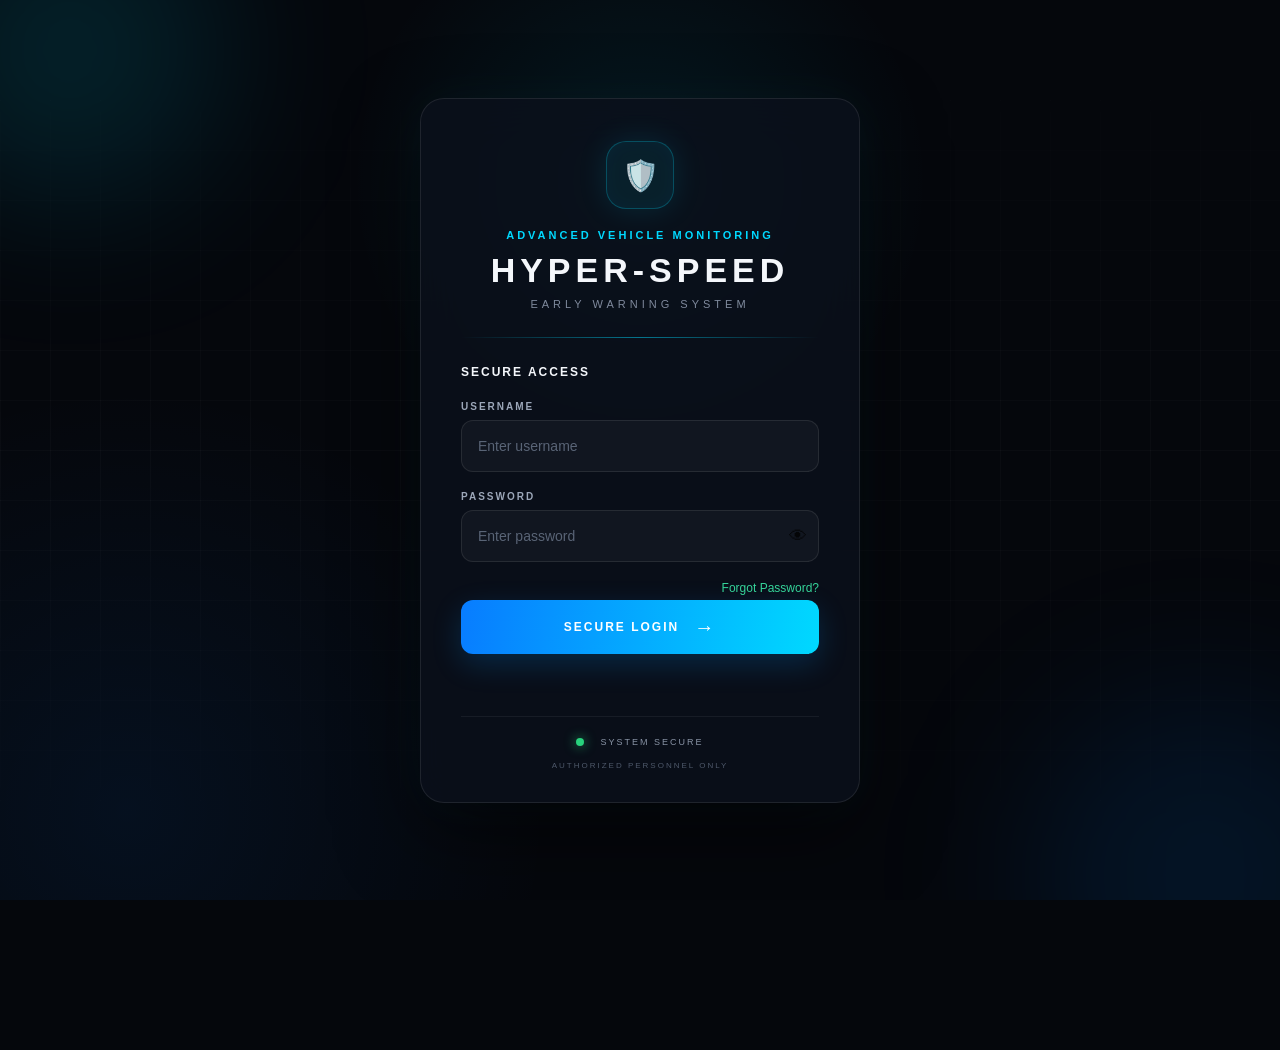
==== frontend/index.html @ 179a0939 "Initial Hyper-Speed vehicle warning system" ====
<!DOCTYPE html>
<html lang="en">

<head>
    <meta charset="UTF-8">
    <meta name="viewport" content="width=device-width, initial-scale=1.0">

    <title>Hyper-Speed | Secure Access</title>

    <link rel="stylesheet" href="style.css">

    <style>
        /* Password field with show/hide button */
        .password-wrapper {
            position: relative;
            width: 100%;
        }

        .password-wrapper input {
            width: 100%;
            padding-right: 48px;
            box-sizing: border-box;
        }

        .toggle-password {
            position: absolute;
            right: 12px;
            top: 50%;
            transform: translateY(-50%);
            border: none;
            background: transparent;
            cursor: pointer;
            font-size: 18px;
            opacity: 0.75;
        }

        .toggle-password:hover {
            opacity: 1;
        }

        .forgot-password {
            display: block;
            margin-top: 10px;
            text-align: right;
            color: #35d49a;
            text-decoration: none;
            font-size: 12px;
            cursor: pointer;
        }

        .forgot-password:hover {
            text-decoration: underline;
        }

        .reset-box {
            display: none;
            margin-top: 18px;
            padding: 16px;
            border-radius: 10px;
            border: 1px solid rgba(53, 212, 154, 0.25);
            background: rgba(10, 15, 13, 0.8);
        }

        .reset-box h3 {
            margin-bottom: 10px;
            color: #e7bd67;
            font-size: 14px;
        }

        .reset-box p {
            font-size: 11px;
            line-height: 1.5;
            color: #aaa;
            margin-bottom: 12px;
        }

        .reset-box button {
            width: 100%;
            padding: 10px;
            border: none;
            border-radius: 8px;
            cursor: pointer;
            background: #35d49a;
            color: #07110c;
            font-weight: bold;
        }
    </style>
</head>

<body>

    <main class="login-page">

        <div class="background-glow glow-one"></div>
        <div class="background-glow glow-two"></div>

        <section class="login-card">

            <div class="security-icon">
                🛡️
            </div>

            <p class="system-label">
                ADVANCED VEHICLE MONITORING
            </p>

            <h1>HYPER-SPEED</h1>

            <h2>EARLY WARNING SYSTEM</h2>

            <div class="divider"></div>

            <p class="access-title">
                SECURE ACCESS
            </p>


            <!-- LOGIN FORM -->
            <form id="loginForm">

                <!-- USERNAME -->
                <div class="input-group">

                    <label for="username">
                        USERNAME
                    </label>

                    <input
                        type="text"
                        id="username"
                        placeholder="Enter username"
                        autocomplete="username"
                        required
                    >

                </div>


                <!-- PASSWORD -->
                <div class="input-group">

                    <label for="password">
                        PASSWORD
                    </label>

                    <div class="password-wrapper">

                        <input
                            type="password"
                            id="password"
                            placeholder="Enter password"
                            autocomplete="current-password"
                            required
                        >

                        <button
                            type="button"
                            class="toggle-password"
                            id="togglePassword"
                            title="Show password">
                            👁
                        </button>

                    </div>

                </div>


                <!-- FORGOT PASSWORD -->
                <a
                    href="#"
                    class="forgot-password"
                    id="forgotPassword">
                    Forgot Password?
                </a>


                <!-- LOGIN BUTTON -->
                <button
                    type="submit"
                    class="login-button">

                    <span>SECURE LOGIN</span>

                    <span class="arrow">
                        →
                    </span>

                </button>


                <p
                    id="loginMessage"
                    class="login-message">
                </p>

            </form>


            <!-- RESET PASSWORD BOX -->
            <div
                class="reset-box"
                id="resetBox">

                <h3>
                    PASSWORD RECOVERY
                </h3>

                <p>
                    This is a local college-project login.
                    Your demo credentials can be reset here.
                </p>

                <button
                    type="button"
                    id="resetButton">
                    RESET TO NEW LOGIN
                </button>

            </div>


            <!-- SYSTEM STATUS -->
            <div class="system-status">

                <span class="status-dot"></span>

                <span>
                    SYSTEM SECURE
                </span>

            </div>


            <p class="footer-text">
                AUTHORIZED PERSONNEL ONLY
            </p>

        </section>

    </main>


    <script>

        /* =====================================
           NEW LOGIN CREDENTIALS
        ===================================== */

        const VALID_USERNAME = "rehan";
        const VALID_PASSWORD = "Rehan@123";


        /* =====================================
           ELEMENTS
        ===================================== */

        const loginForm =
            document.getElementById("loginForm");

        const usernameInput =
            document.getElementById("username");

        const passwordInput =
            document.getElementById("password");

        const loginMessage =
            document.getElementById("loginMessage");

        const togglePassword =
            document.getElementById("togglePassword");

        const forgotPassword =
            document.getElementById("forgotPassword");

        const resetBox =
            document.getElementById("resetBox");

        const resetButton =
            document.getElementById("resetButton");


        /* =====================================
           SHOW / HIDE PASSWORD
        ===================================== */

        togglePassword.addEventListener(
            "click",
            function () {

                if (passwordInput.type === "password") {

                    passwordInput.type = "text";

                    togglePassword.textContent = "🙈";

                    togglePassword.title =
                        "Hide password";

                } else {

                    passwordInput.type = "password";

                    togglePassword.textContent = "👁";

                    togglePassword.title =
                        "Show password";
                }

            }
        );


        /* =====================================
           LOGIN
        ===================================== */

        loginForm.addEventListener(
            "submit",
            function (event) {

                event.preventDefault();

                const username =
                    usernameInput.value.trim();

                const password =
                    passwordInput.value;


                if (
                    username === VALID_USERNAME &&
                    password === VALID_PASSWORD
                ) {

                    loginMessage.textContent =
                        "ACCESS GRANTED";

                    loginMessage.style.color =
                        "#35d49a";


                    /* Open dashboard */

                    setTimeout(
                        function () {

                            window.location.href =
                                "/dashboard";

                        },
                        500
                    );

                } else {

                    loginMessage.textContent =
                        "INVALID USERNAME OR PASSWORD";

                    loginMessage.style.color =
                        "#ff526b";
                }

            }
        );


        /* =====================================
           FORGOT PASSWORD
        ===================================== */

        forgotPassword.addEventListener(
            "click",
            function (event) {

                event.preventDefault();

                resetBox.style.display =
                    "block";

            }
        );


        /* =====================================
           RESET
        ===================================== */

        resetButton.addEventListener(
            "click",
            function () {

                usernameInput.value =
                    VALID_USERNAME;

                passwordInput.value =
                    VALID_PASSWORD;

                passwordInput.type =
                    "text";

                togglePassword.textContent =
                    "🙈";

                loginMessage.textContent =
                    "NEW LOGIN READY";

                loginMessage.style.color =
                    "#35d49a";

                resetBox.style.display =
                    "none";

            }
        );

    </script>

</body>

</html>
---- frontend/style.css ----
* {
    margin: 0;
    padding: 0;
    box-sizing: border-box;
}

:root {
    --bg: #05070c;
    --card: rgba(12, 17, 28, 0.82);
    --border: rgba(255, 255, 255, 0.09);
    --text: #f4f7fb;
    --muted: #7f8a9d;
    --accent: #00d9ff;
    --accent2: #087cff;
    --danger: #ff3b30;
}

body {
    min-height: 100vh;
    font-family: "Segoe UI", Arial, sans-serif;
    background:
        radial-gradient(circle at 50% 20%, rgba(0, 217, 255, 0.09), transparent 30%),
        radial-gradient(circle at 10% 90%, rgba(8, 124, 255, 0.08), transparent 30%),
        var(--bg);
    color: var(--text);
    overflow: hidden;
}

/* Main page */

.login-page {
    min-height: 100vh;
    display: flex;
    justify-content: center;
    align-items: center;
    position: relative;
    padding: 25px;
}

/* Background grid */

.login-page::before {
    content: "";
    position: absolute;
    inset: 0;
    background-image:
        linear-gradient(rgba(255,255,255,0.025) 1px, transparent 1px),
        linear-gradient(90deg, rgba(255,255,255,0.025) 1px, transparent 1px);
    background-size: 50px 50px;
    mask-image: linear-gradient(to bottom, transparent, black, transparent);
    pointer-events: none;
}

/* Glowing background circles */

.background-glow {
    position: absolute;
    border-radius: 50%;
    filter: blur(80px);
    pointer-events: none;
}

.glow-one {
    width: 300px;
    height: 300px;
    background: rgba(0, 217, 255, 0.13);
    top: -100px;
    left: -80px;
}

.glow-two {
    width: 350px;
    height: 350px;
    background: rgba(8, 124, 255, 0.11);
    bottom: -150px;
    right: -100px;
}

/* Login card */

.login-card {
    width: min(440px, 100%);
    padding: 42px 40px 32px;
    position: relative;
    z-index: 2;

    background: var(--card);
    border: 1px solid var(--border);
    border-radius: 24px;

    backdrop-filter: blur(22px);
    -webkit-backdrop-filter: blur(22px);

    box-shadow:
        0 30px 80px rgba(0, 0, 0, 0.55),
        0 0 50px rgba(0, 217, 255, 0.05);

    animation: cardIn 0.8s ease forwards;
}

@keyframes cardIn {
    from {
        opacity: 0;
        transform: translateY(25px) scale(0.97);
    }

    to {
        opacity: 1;
        transform: translateY(0) scale(1);
    }
}

/* Security icon */

.security-icon {
    width: 68px;
    height: 68px;
    margin: 0 auto 20px;

    display: flex;
    align-items: center;
    justify-content: center;

    border-radius: 20px;

    background: rgba(0, 217, 255, 0.07);
    border: 1px solid rgba(0, 217, 255, 0.25);

    font-size: 30px;

    box-shadow:
        0 0 30px rgba(0, 217, 255, 0.12),
        inset 0 0 20px rgba(0, 217, 255, 0.04);
}

/* Typography */

.system-label {
    text-align: center;
    color: var(--accent);
    font-size: 10px;
    letter-spacing: 3px;
    font-weight: 700;
    margin-bottom: 10px;
}

.login-card h1 {
    text-align: center;
    font-size: 34px;
    letter-spacing: 5px;
    font-weight: 800;
}

.login-card h2 {
    text-align: center;
    color: var(--muted);
    font-size: 11px;
    letter-spacing: 4px;
    margin-top: 8px;
    font-weight: 500;
}

.divider {
    height: 1px;
    width: 100%;
    margin: 27px 0;
    background: linear-gradient(
        90deg,
        transparent,
        rgba(0, 217, 255, 0.5),
        transparent
    );
}

.access-title {
    font-size: 12px;
    letter-spacing: 2px;
    font-weight: 700;
    margin-bottom: 22px;
}

/* Inputs */

.input-group {
    margin-bottom: 19px;
}

.input-group label {
    display: block;
    margin-bottom: 8px;
    color: #9ca7b9;
    font-size: 10px;
    letter-spacing: 2px;
    font-weight: 700;
}

.input-group input {
    width: 100%;
    height: 52px;

    padding: 0 16px;

    background: rgba(255, 255, 255, 0.035);
    border: 1px solid rgba(255, 255, 255, 0.09);
    border-radius: 12px;

    color: white;
    font-size: 14px;
    outline: none;

    transition: 0.25s ease;
}

.input-group input::placeholder {
    color: #596476;
}

.input-group input:focus {
    border-color: rgba(0, 217, 255, 0.65);
    background: rgba(0, 217, 255, 0.035);

    box-shadow:
        0 0 0 3px rgba(0, 217, 255, 0.06),
        0 0 25px rgba(0, 217, 255, 0.08);
}

/* Login button */

.login-button {
    width: 100%;
    height: 54px;
    margin-top: 5px;

    border: none;
    border-radius: 12px;

    background: linear-gradient(
        100deg,
        var(--accent2),
        var(--accent)
    );

    color: white;
    font-size: 12px;
    font-weight: 800;
    letter-spacing: 2px;

    cursor: pointer;

    display: flex;
    align-items: center;
    justify-content: center;
    gap: 15px;

    box-shadow:
        0 10px 30px rgba(0, 150, 255, 0.2);

    transition: 0.25s ease;
}

.login-button:hover {
    transform: translateY(-2px);

    box-shadow:
        0 15px 40px rgba(0, 180, 255, 0.28);
}

.login-button:active {
    transform: translateY(0);
}

.arrow {
    font-size: 20px;
    transition: 0.25s ease;
}

.login-button:hover .arrow {
    transform: translateX(5px);
}

/* Message */

.login-message {
    min-height: 20px;
    margin-top: 15px;
    text-align: center;
    font-size: 12px;
}

/* System status */

.system-status {
    margin-top: 27px;
    padding-top: 20px;

    border-top: 1px solid rgba(255,255,255,0.06);

    display: flex;
    align-items: center;
    justify-content: center;

    gap: 8px;

    color: #8994a6;
    font-size: 9px;
    letter-spacing: 2px;
}

.status-dot {
    width: 7px;
    height: 7px;
    border-radius: 50%;

    background: #20e070;

    box-shadow: 0 0 10px rgba(32, 224, 112, 0.8);

    animation: pulse 1.7s infinite;
}

@keyframes pulse {
    0%, 100% {
        opacity: 1;
        box-shadow: 0 0 10px rgba(32, 224, 112, 0.8);
    }

    50% {
        opacity: 0.45;
        box-shadow: 0 0 3px rgba(32, 224, 112, 0.3);
    }
}

/* Footer */

.footer-text {
    text-align: center;
    color: #4e596b;
    font-size: 8px;
    letter-spacing: 2px;
    margin-top: 14px;
}

/* Mobile */

@media (max-width: 500px) {

    .login-card {
        padding: 32px 25px 25px;
        border-radius: 20px;
    }

    .login-card h1 {
        font-size: 28px;
        letter-spacing: 4px;
    }

    .login-card h2 {
        font-size: 9px;
    }
}
/* ==============================
   HYPER-SPEED DASHBOARD
   ============================== */

.dashboard-page {
    min-height: 100vh;
    padding: 30px 45px;
    background:
        radial-gradient(circle at top left, rgba(0, 210, 255, 0.08), transparent 35%),
        radial-gradient(circle at bottom right, rgba(0, 120, 255, 0.08), transparent 35%),
        #050910;
    color: #eef4ff;
}

/* Header */

.dashboard-header {
    display: flex;
    justify-content: space-between;
    align-items: center;
    padding-bottom: 25px;
    border-bottom: 1px solid rgba(255,255,255,0.08);
}

.brand {
    display: flex;
    align-items: center;
    gap: 15px;
}

.brand-icon {
    width: 52px;
    height: 52px;
    display: grid;
    place-items: center;
    border: 1px solid rgba(0,210,255,0.5);
    border-radius: 15px;
    background: rgba(0,210,255,0.06);
    font-size: 25px;
}

.brand h1 {
    margin: 0;
    font-size: 22px;
    letter-spacing: 4px;
}

.brand p {
    margin: 4px 0 0;
    color: #71819a;
    font-size: 10px;
    letter-spacing: 3px;
}

.header-status {
    color: #63e6be;
    font-size: 12px;
    letter-spacing: 2px;
}

.status-dot {
    display: inline-block;
    width: 8px;
    height: 8px;
    margin-right: 8px;
    border-radius: 50%;
    background: #28d17c;
    box-shadow: 0 0 12px rgba(40,209,124,0.8);
}

/* Welcome */

.welcome-section {
    display: flex;
    justify-content: space-between;
    align-items: center;
    padding: 40px 0 30px;
}

.system-label {
    margin: 0 0 10px;
    color: #00d9ff;
    font-size: 11px;
    letter-spacing: 3px;
}

.welcome-section h2 {
    margin: 0;
    font-size: 32px;
    letter-spacing: 1px;
}

.welcome-text {
    margin-top: 10px;
    color: #8190a7;
}

.logout-button {
    padding: 12px 22px;
    border: 1px solid rgba(0,210,255,0.35);
    border-radius: 10px;
    background: rgba(0,210,255,0.06);
    color: #dceaff;
    cursor: pointer;
    letter-spacing: 1px;
    transition: 0.25s;
}

.logout-button:hover {
    background: rgba(0,210,255,0.15);
    transform: translateY(-2px);
}

/* Stats */

.stats-grid {
    display: grid;
    grid-template-columns: repeat(4, 1fr);
    gap: 18px;
}

.stat-card {
    padding: 25px;
    border: 1px solid rgba(255,255,255,0.08);
    border-radius: 16px;
    background: rgba(13, 21, 34, 0.8);
    box-shadow: 0 15px 40px rgba(0,0,0,0.18);
}

.stat-title {
    display: block;
    color: #77879f;
    font-size: 10px;
    letter-spacing: 2px;
}

.stat-card strong {
    display: block;
    margin-top: 12px;
    font-size: 27px;
}

.stat-card small {
    color: #5d6c82;
}

/* Monitoring */

.monitor-grid {
    display: grid;
    grid-template-columns: 1.5fr 1fr;
    gap: 20px;
    margin-top: 22px;
}

.monitor-card,
.events-card {
    border: 1px solid rgba(255,255,255,0.08);
    border-radius: 18px;
    background: rgba(10, 17, 28, 0.88);
    overflow: hidden;
}

.card-header {
    display: flex;
    justify-content: space-between;
    align-items: center;
    padding: 20px 22px;
    border-bottom: 1px solid rgba(255,255,255,0.07);
}

.card-header h3 {
    margin: 0;
    font-size: 13px;
    letter-spacing: 2px;
}

.live-badge {
    color: #63e6be;
    font-size: 11px;
    letter-spacing: 1px;
}

/* Radar */

.monitor-screen {
    position: relative;
    min-height: 310px;
    display: flex;
    justify-content: center;
    align-items: center;
    overflow: hidden;
    background:
        linear-gradient(rgba(0,210,255,0.06) 1px, transparent 1px),
        linear-gradient(90deg, rgba(0,210,255,0.06) 1px, transparent 1px);
    background-size: 35px 35px;
}

.radar-circle {
    position: absolute;
    border: 1px solid rgba(0,210,255,0.22);
    border-radius: 50%;
}

.radar-one {
    width: 210px;
    height: 210px;
}

.radar-two {
    width: 140px;
    height: 140px;
}

.radar-center {
    width: 55px;
    height: 55px;
    display: grid;
    place-items: center;
    border: 1px solid rgba(0,210,255,0.55);
    border-radius: 50%;
    background: rgba(0,210,255,0.08);
    color: #00d9ff;
    font-size: 9px;
    letter-spacing: 1px;
}

.monitor-screen p {
    position: absolute;
    bottom: 20px;
    margin: 0;
    color: #65758d;
    font-size: 10px;
    letter-spacing: 2px;
}

/* Analysis */

.analysis-content {
    padding: 15px 22px;
}

.analysis-row {
    display: flex;
    justify-content: space-between;
    padding: 19px 0;
    border-bottom: 1px solid rgba(255,255,255,0.06);
    color: #7d8ca3;
}

.analysis-row:last-child {
    border-bottom: none;
}

.analysis-row strong {
    color: #dceaff;
}

/* Events */

.events-card {
    margin-top: 22px;
}

.event-count {
    color: #71819a;
    font-size: 10px;
    letter-spacing: 1px;
}

.empty-events {
    min-height: 150px;
    display: flex;
    flex-direction: column;
    justify-content: center;
    align-items: center;
    text-align: center;
}

.empty-icon {
    font-size: 30px;
    color: #00d9ff;
    opacity: 0.7;
}

.empty-events p {
    margin: 12px 0 5px;
}

.empty-events span {
    color: #5f6f86;
    font-size: 12px;
}

/* Footer */

.dashboard-footer {
    padding: 25px 0 5px;
    text-align: center;
    color: #46566d;
    font-size: 9px;
    letter-spacing: 2px;
}

/* Mobile */

@media (max-width: 900px) {

    .dashboard-page {
        padding: 25px 20px;
    }

    .stats-grid {
        grid-template-columns: repeat(2, 1fr);
    }

    .monitor-grid {
        grid-template-columns: 1fr;
    }
}

@media (max-width: 600px) {

    .dashboard-header,
    .welcome-section {
        flex-direction: column;
        align-items: flex-start;
        gap: 20px;
    }

    .stats-grid {
        grid-template-columns: 1fr;
    }
}
/* Allow the dashboard page to scroll */
html,
body {
    min-height: 100%;
    overflow-y: auto;
    overflow-x: hidden;
}

.dashboard-page {
    min-height: 100vh;
    height: auto;
    overflow: visible;
}
/* RADAR SCANNING EFFECT */

.monitor-screen {
    position: relative;
    overflow: hidden;
}

.monitor-screen::before {
    content: "";
    position: absolute;
    width: 50%;
    height: 50%;
    left: 50%;
    top: 50%;
    transform-origin: 0% 100%;
    background: linear-gradient(
        45deg,
        transparent 0%,
        rgba(0, 217, 255, 0.02) 35%,
        rgba(0, 217, 255, 0.30) 100%
    );
    clip-path: polygon(0 100%, 100% 0, 100% 100%);
    animation: radarSweep 2.5s linear infinite;
}

@keyframes radarSweep {
    from {
        transform: rotate(0deg);
    }

    to {
        transform: rotate(360deg);
    }
}
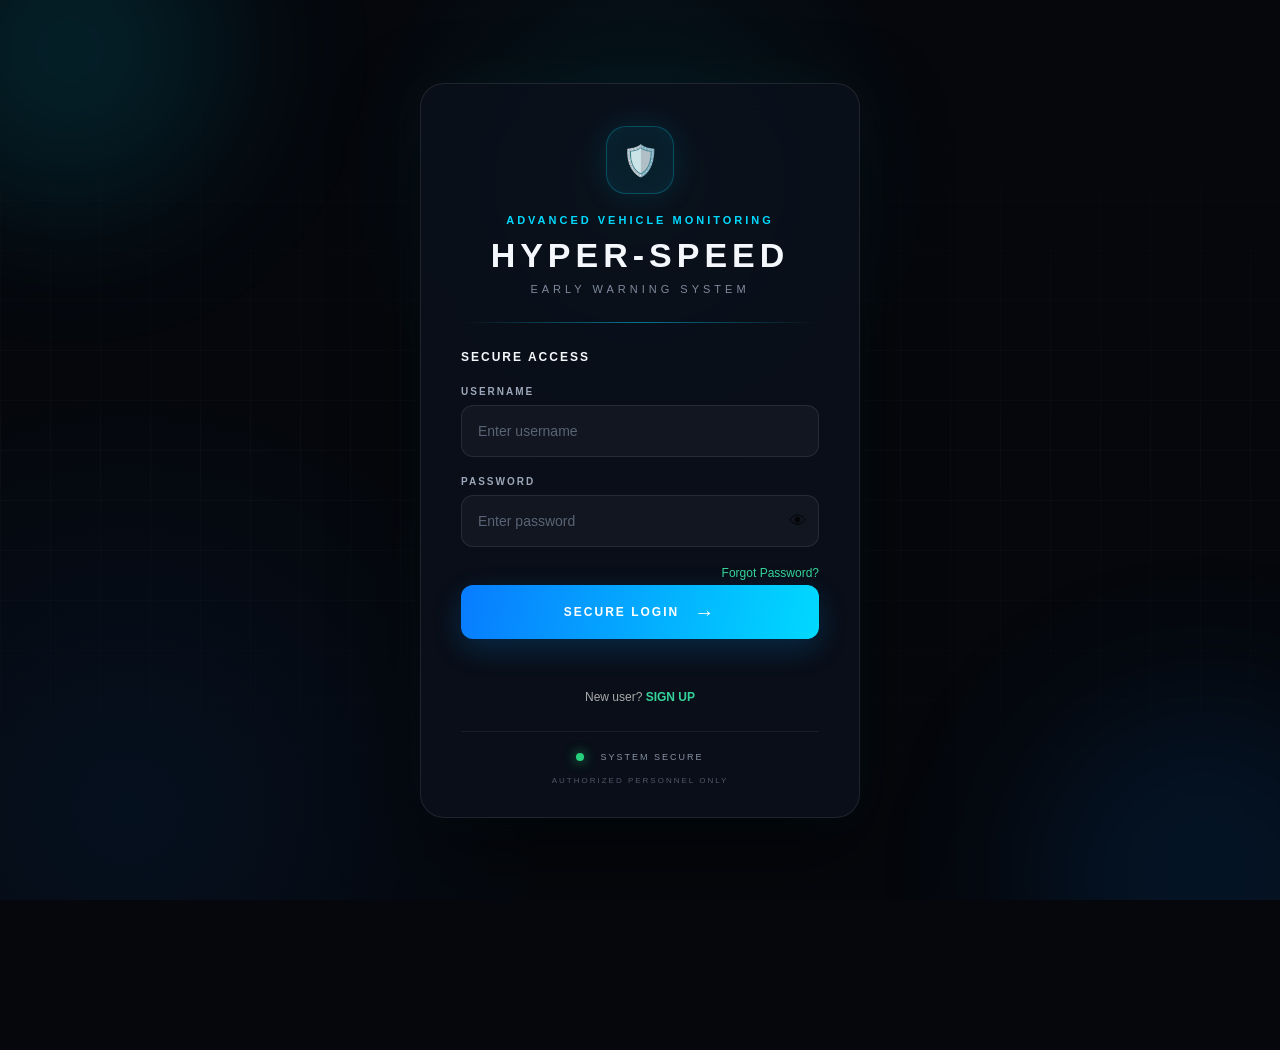
==== commit faf32090: "Add user signup and database login" ====
--- a/frontend/index.html
+++ b/frontend/index.html
@@ -52,6 +52,23 @@
             text-decoration: underline;
         }
 
+        .signup-link {
+    margin-top: 16px;
+    text-align: center;
+    color: #aaa;
+    font-size: 12px;
+}
+
+.signup-link a {
+    color: #35d49a;
+    text-decoration: none;
+    font-weight: bold;
+}
+
+.signup-link a:hover {
+    text-decoration: underline;
+}
+
         .reset-box {
             display: none;
             margin-top: 18px;
@@ -196,6 +213,64 @@
 
             </form>
 
+            <p class="signup-link">
+    New user? <a href="#" id="showSignup">SIGN UP</a>
+</p>
+
+<div class="reset-box" id="signupBox">
+
+    <h3>CREATE ACCOUNT</h3>
+
+    <p>
+        Create your account to access the Hyper-Speed monitoring system.
+    </p>
+
+    <div class="input-group">
+        <label for="signupUsername">USERNAME</label>
+        <input
+            type="text"
+            id="signupUsername"
+            placeholder="Choose username"
+            autocomplete="username"
+        >
+    </div>
+
+    <div class="input-group">
+        <label for="signupPassword">PASSWORD</label>
+        <input
+            type="password"
+            id="signupPassword"
+            placeholder="Create password"
+            autocomplete="new-password"
+        >
+    </div>
+
+    <div class="input-group">
+        <label for="confirmPassword">CONFIRM PASSWORD</label>
+        <input
+            type="password"
+            id="confirmPassword"
+            placeholder="Confirm password"
+            autocomplete="new-password"
+        >
+    </div>
+
+    <button type="button" id="signupButton">
+        CREATE ACCOUNT
+    </button>
+
+    <p
+        id="signupMessage"
+        class="login-message">
+    </p>
+
+    <p class="signup-link">
+        Already have an account?
+        <a href="#" id="backToLogin">LOGIN</a>
+    </p>
+
+</div>
+
 
             <!-- RESET PASSWORD BOX -->
             <div
@@ -240,182 +315,347 @@
 
     </main>
 
-
     <script>
-
-        /* =====================================
-           NEW LOGIN CREDENTIALS
-        ===================================== */
-
-        const VALID_USERNAME = "rehan";
-        const VALID_PASSWORD = "Rehan@123";
-
-
-        /* =====================================
-           ELEMENTS
-        ===================================== */
-
-        const loginForm =
-            document.getElementById("loginForm");
-
-        const usernameInput =
-            document.getElementById("username");
-
-        const passwordInput =
-            document.getElementById("password");
-
-        const loginMessage =
-            document.getElementById("loginMessage");
-
-        const togglePassword =
-            document.getElementById("togglePassword");
-
-        const forgotPassword =
-            document.getElementById("forgotPassword");
-
-        const resetBox =
-            document.getElementById("resetBox");
-
-        const resetButton =
-            document.getElementById("resetButton");
-
-
-        /* =====================================
-           SHOW / HIDE PASSWORD
-        ===================================== */
-
-        togglePassword.addEventListener(
-            "click",
-            function () {
-
-                if (passwordInput.type === "password") {
-
-                    passwordInput.type = "text";
-
-                    togglePassword.textContent = "🙈";
-
-                    togglePassword.title =
-                        "Hide password";
-
-                } else {
-
-                    passwordInput.type = "password";
-
-                    togglePassword.textContent = "👁";
-
-                    togglePassword.title =
-                        "Show password";
-                }
-
+    // =====================================
+    // ELEMENTS
+    // =====================================
+
+    const loginForm = document.getElementById("loginForm");
+    const usernameInput = document.getElementById("username");
+    const passwordInput = document.getElementById("password");
+    const loginMessage = document.getElementById("loginMessage");
+
+    const togglePassword = document.getElementById("togglePassword");
+
+    const forgotPassword = document.getElementById("forgotPassword");
+    const resetBox = document.getElementById("resetBox");
+    const resetButton = document.getElementById("resetButton");
+
+    const showSignup = document.getElementById("showSignup");
+    const signupBox = document.getElementById("signupBox");
+    const signupButton = document.getElementById("signupButton");
+
+    const signupUsername = document.getElementById("signupUsername");
+    const signupPassword = document.getElementById("signupPassword");
+    const confirmPassword = document.getElementById("confirmPassword");
+
+    const signupMessage = document.getElementById("signupMessage");
+    const backToLogin = document.getElementById("backToLogin");
+
+
+    // =====================================
+    // SHOW / HIDE PASSWORD
+    // =====================================
+
+    togglePassword.addEventListener("click", function () {
+
+        if (passwordInput.type === "password") {
+
+            passwordInput.type = "text";
+            togglePassword.textContent = "🙈";
+            togglePassword.title = "Hide password";
+
+        } else {
+
+            passwordInput.type = "password";
+            togglePassword.textContent = "👁";
+            togglePassword.title = "Show password";
+        }
+    });
+
+
+    // =====================================
+    // LOGIN
+    // =====================================
+
+    loginForm.addEventListener("submit", async function (event) {
+
+        event.preventDefault();
+
+        const username = usernameInput.value.trim();
+        const password = passwordInput.value;
+
+        if (!username || !password) {
+
+            loginMessage.textContent =
+                "Please enter username and password.";
+
+            loginMessage.style.color = "#ff526b";
+
+            return;
+        }
+
+        loginMessage.textContent = "AUTHENTICATING...";
+        loginMessage.style.color = "#e7bd67";
+
+        try {
+
+            const response = await fetch("/login", {
+                method: "POST",
+                headers: {
+                    "Content-Type": "application/json"
+                },
+                body: JSON.stringify({
+                    username: username,
+                    password: password
+                })
+            });
+
+            const result = await response.json();
+
+            if (result.success) {
+
+                loginMessage.textContent =
+                    "ACCESS GRANTED — SYSTEM INITIALIZING...";
+
+                loginMessage.style.color = "#35d49a";
+
+                setTimeout(function () {
+
+                    window.location.href = "/dashboard";
+
+                }, 700);
+
+            } else {
+
+                loginMessage.textContent =
+                    "ACCESS DENIED — " + result.message;
+
+                loginMessage.style.color = "#ff526b";
+
+                passwordInput.value = "";
+                passwordInput.focus();
             }
-        );
-
-
-        /* =====================================
-           LOGIN
-        ===================================== */
-
-        loginForm.addEventListener(
-            "submit",
-            function (event) {
-
-                event.preventDefault();
-
-                const username =
-                    usernameInput.value.trim();
-
-                const password =
-                    passwordInput.value;
-
-
-                if (
-                    username === VALID_USERNAME &&
-                    password === VALID_PASSWORD
-                ) {
+
+        } catch (error) {
+
+            loginMessage.textContent =
+                "SERVER ERROR — PLEASE TRY AGAIN";
+
+            loginMessage.style.color = "#ff526b";
+        }
+    });
+
+
+    // =====================================
+    // FORGOT PASSWORD
+    // =====================================
+
+    forgotPassword.addEventListener("click", function (event) {
+
+        event.preventDefault();
+
+        resetBox.style.display = "block";
+        signupBox.style.display = "none";
+
+    });
+
+
+    // =====================================
+    // RESET DEMO LOGIN
+    // =====================================
+
+    resetButton.addEventListener("click", function () {
+
+        usernameInput.value = "rehan";
+        passwordInput.value = "Rehan@123";
+
+        passwordInput.type = "text";
+
+        togglePassword.textContent = "🙈";
+        togglePassword.title = "Hide password";
+
+        loginMessage.textContent = "NEW LOGIN READY";
+        loginMessage.style.color = "#35d49a";
+
+        resetBox.style.display = "none";
+    });
+
+
+    // =====================================
+    // SIGN UP
+    // =====================================
+
+    showSignup.addEventListener("click", function (event) {
+
+        event.preventDefault();
+
+        signupBox.style.display = "block";
+        resetBox.style.display = "none";
+
+        loginMessage.textContent = "";
+
+        signupUsername.focus();
+    });
+
+
+    // =====================================
+    // BACK TO LOGIN
+    // =====================================
+
+    backToLogin.addEventListener("click", function (event) {
+
+        event.preventDefault();
+
+        signupBox.style.display = "none";
+
+        signupMessage.textContent = "";
+
+        signupUsername.value = "";
+        signupPassword.value = "";
+        confirmPassword.value = "";
+
+    });
+
+
+    // =====================================
+    // CREATE ACCOUNT
+    // =====================================
+
+    signupButton.addEventListener("click", async function () {
+
+        const username = signupUsername.value.trim();
+        const password = signupPassword.value;
+        const confirm = confirmPassword.value;
+
+        if (!username || !password || !confirm) {
+
+            signupMessage.textContent =
+                "Please fill in all fields.";
+
+            signupMessage.style.color = "#ff526b";
+
+            return;
+        }
+
+        if (username.length < 3) {
+
+            signupMessage.textContent =
+                "Username must contain at least 3 characters.";
+
+            signupMessage.style.color = "#ff526b";
+
+            return;
+        }
+
+        if (password.length < 6) {
+
+            signupMessage.textContent =
+                "Password must contain at least 6 characters.";
+
+            signupMessage.style.color = "#ff526b";
+
+            return;
+        }
+
+        if (password !== confirm) {
+
+            signupMessage.textContent =
+                "Passwords do not match.";
+
+            signupMessage.style.color = "#ff526b";
+
+            return;
+        }
+
+        signupMessage.textContent = "CREATING ACCOUNT...";
+        signupMessage.style.color = "#e7bd67";
+
+        try {
+
+            const response = await fetch("/signup", {
+
+                method: "POST",
+
+                headers: {
+                    "Content-Type": "application/json"
+                },
+
+                body: JSON.stringify({
+                    username: username,
+                    password: password
+                })
+            });
+
+            const result = await response.json();
+
+            if (result.success) {
+
+                signupMessage.textContent =
+                    "ACCOUNT CREATED — PLEASE LOGIN";
+
+                signupMessage.style.color = "#35d49a";
+
+                setTimeout(function () {
+
+                    signupBox.style.display = "none";
+
+                    signupUsername.value = "";
+                    signupPassword.value = "";
+                    confirmPassword.value = "";
+
+                    usernameInput.value = username;
+                    passwordInput.value = "";
+
+                    usernameInput.focus();
 
                     loginMessage.textContent =
-                        "ACCESS GRANTED";
-
-                    loginMessage.style.color =
-                        "#35d49a";
-
-
-                    /* Open dashboard */
-
-                    setTimeout(
-                        function () {
-
-                            window.location.href =
-                                "/dashboard";
-
-                        },
-                        500
-                    );
-
-                } else {
-
-                    loginMessage.textContent =
-                        "INVALID USERNAME OR PASSWORD";
-
-                    loginMessage.style.color =
-                        "#ff526b";
-                }
-
+                        "ACCOUNT CREATED — PLEASE LOGIN";
+
+                    loginMessage.style.color = "#35d49a";
+
+                }, 1200);
+
+            } else {
+
+                signupMessage.textContent = result.message;
+                signupMessage.style.color = "#ff526b";
             }
-        );
-
-
-        /* =====================================
-           FORGOT PASSWORD
-        ===================================== */
-
-        forgotPassword.addEventListener(
-            "click",
-            function (event) {
-
-                event.preventDefault();
-
-                resetBox.style.display =
-                    "block";
-
-            }
-        );
-
-
-        /* =====================================
-           RESET
-        ===================================== */
-
-        resetButton.addEventListener(
-            "click",
-            function () {
-
-                usernameInput.value =
-                    VALID_USERNAME;
-
-                passwordInput.value =
-                    VALID_PASSWORD;
-
-                passwordInput.type =
-                    "text";
-
-                togglePassword.textContent =
-                    "🙈";
-
-                loginMessage.textContent =
-                    "NEW LOGIN READY";
-
-                loginMessage.style.color =
-                    "#35d49a";
-
-                resetBox.style.display =
-                    "none";
-
-            }
-        );
-
-    </script>
-
+
+        } catch (error) {
+
+            signupMessage.textContent =
+                "SERVER ERROR — PLEASE TRY AGAIN";
+
+            signupMessage.style.color = "#ff526b";
+        }
+
+    });
+
+</script>
+
+   <script>
+
+    // your other JavaScript code...
+
+
+    // =====================================
+    // SIGN UP
+    // =====================================
+
+    const showSignupButton =
+        document.getElementById("showSignup");
+
+    const signupBoxElement =
+        document.getElementById("signupBox");
+
+    const signupButtonElement =
+        document.getElementById("signupButton");
+
+    showSignupButton.onclick = function (event) {
+
+        event.preventDefault();
+
+        signupBoxElement.style.display = "block";
+        resetBox.style.display = "none";
+
+        loginMessage.textContent = "";
+    };
+
+    // ...rest of signup code...
+
+
+</script>
 </body>
 
 </html>
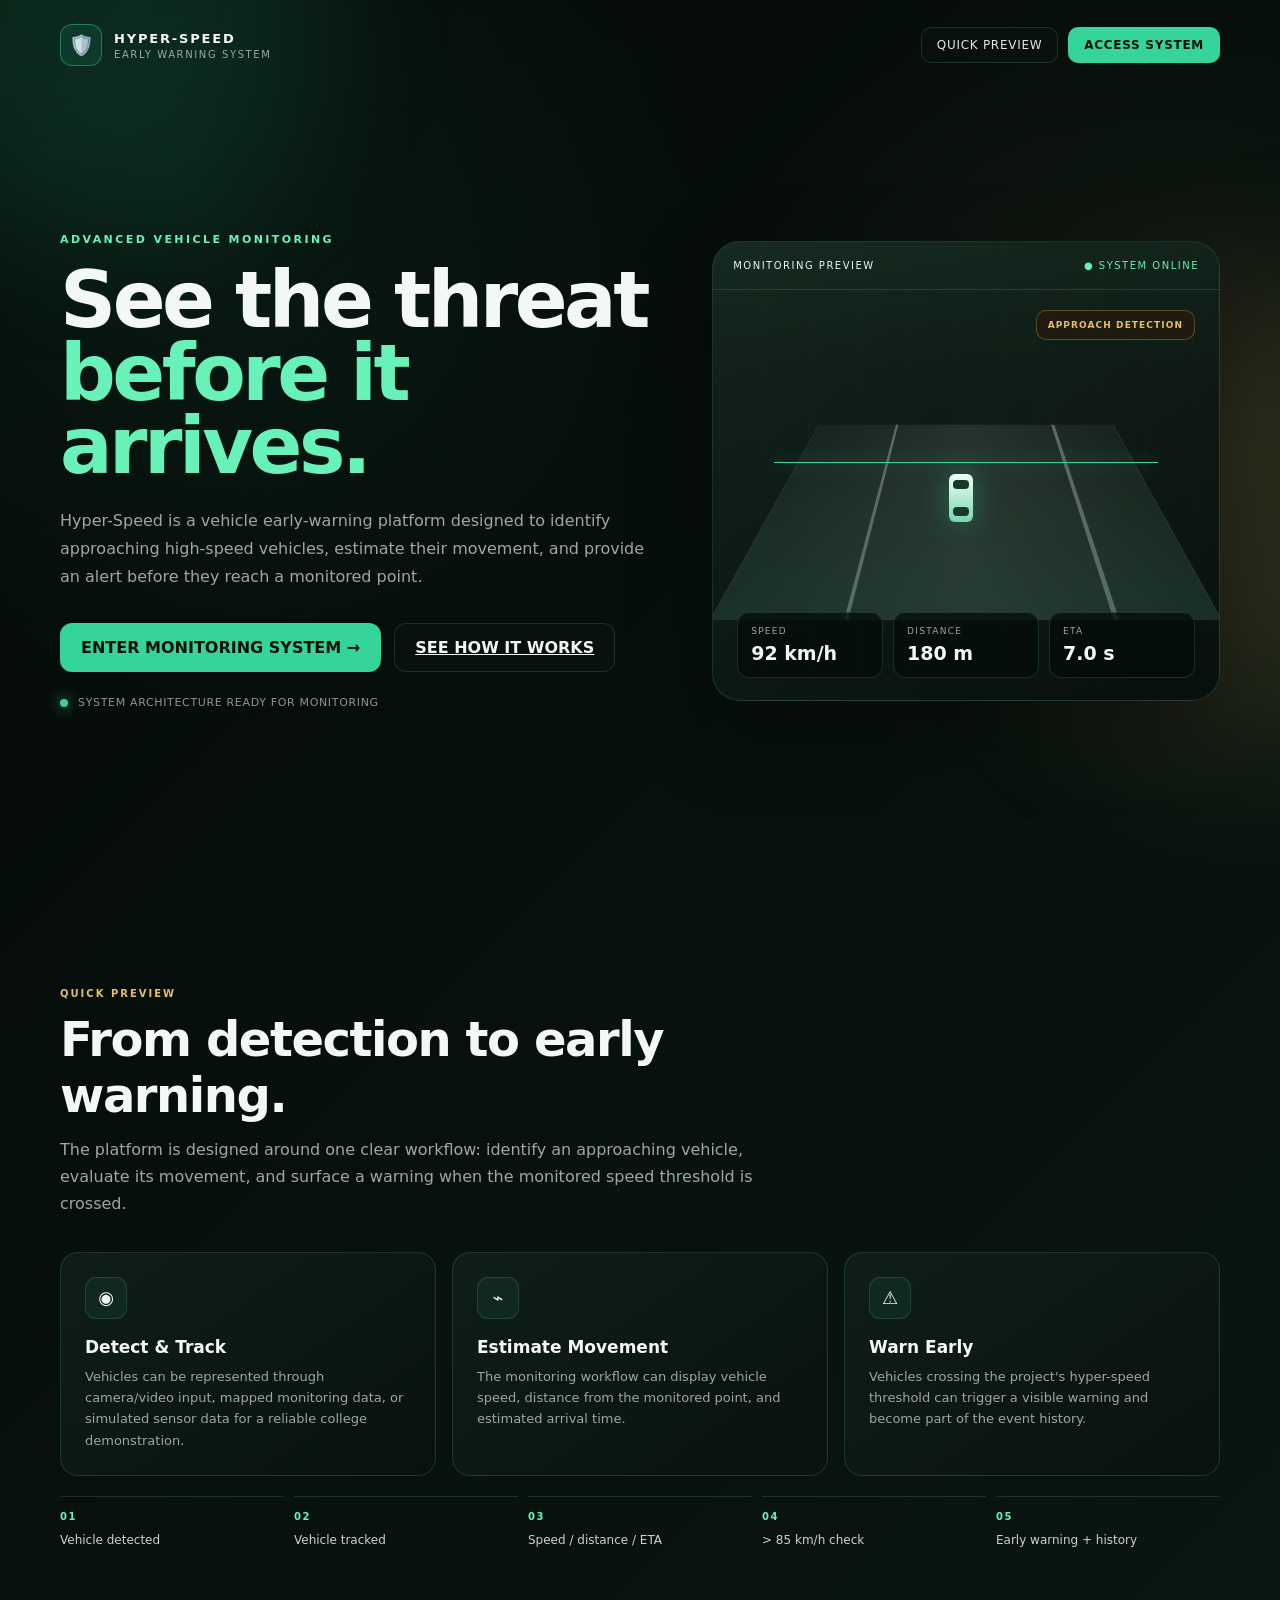
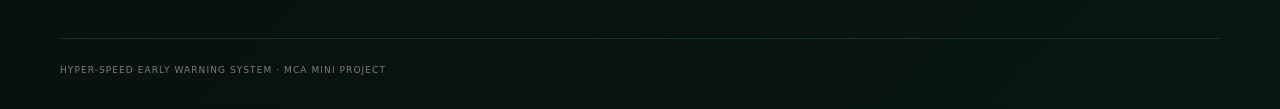
==== commit d49d52e2: "Update vehicle detection monitor" ====
--- a/frontend/index.html
+++ b/frontend/index.html
@@ -1,167 +1,1022 @@
 <!DOCTYPE html>
 <html lang="en">
-
 <head>
     <meta charset="UTF-8">
     <meta name="viewport" content="width=device-width, initial-scale=1.0">
-
-    <title>Hyper-Speed | Secure Access</title>
-
-    <link rel="stylesheet" href="style.css">
+    <title>Hyper-Speed | Early Warning System</title>
 
     <style>
-        /* Password field with show/hide button */
-        .password-wrapper {
+        :root {
+            --bg: #07100d;
+            --bg-soft: #0c1713;
+            --panel: rgba(15, 28, 23, 0.88);
+            --panel-strong: #10211a;
+            --line: rgba(126, 255, 205, 0.14);
+            --text: #f3f7f5;
+            --muted: #9aa9a2;
+            --green: #35d49a;
+            --green-bright: #68f2b9;
+            --gold: #e7bd67;
+            --red: #ff526b;
+            --shadow: 0 30px 80px rgba(0, 0, 0, 0.38);
+        }
+
+        * {
+            box-sizing: border-box;
+            margin: 0;
+            padding: 0;
+        }
+
+        html {
+            scroll-behavior: smooth;
+        }
+
+        body {
+            font-family: Inter, ui-sans-serif, system-ui, -apple-system, BlinkMacSystemFont,
+                "Segoe UI", sans-serif;
+            background:
+                radial-gradient(circle at 15% 12%, rgba(53, 212, 154, 0.08), transparent 28%),
+                radial-gradient(circle at 86% 24%, rgba(231, 189, 103, 0.06), transparent 24%),
+                linear-gradient(135deg, #040806 0%, #07100d 48%, #091611 100%);
+            color: var(--text);
+            min-height: 100vh;
+            overflow-x: hidden;
+        }
+
+        body.hs-lock {
+            overflow: hidden;
+        }
+
+        a {
+            color: inherit;
+        }
+
+        button,
+        input {
+            font: inherit;
+        }
+
+        .hs-page {
+            min-height: 100vh;
             position: relative;
+        }
+
+        .hs-noise,
+        .hs-grid {
+            position: fixed;
+            inset: 0;
+            pointer-events: none;
+        }
+
+        .hs-grid {
+            opacity: 0.16;
+            background-image:
+                linear-gradient(rgba(255,255,255,0.035) 1px, transparent 1px),
+                linear-gradient(90deg, rgba(255,255,255,0.035) 1px, transparent 1px);
+            background-size: 44px 44px;
+            mask-image: linear-gradient(to bottom, black, transparent 92%);
+        }
+
+        .hs-glow {
+            position: fixed;
+            width: 480px;
+            height: 480px;
+            border-radius: 50%;
+            filter: blur(80px);
+            pointer-events: none;
+            opacity: 0.12;
+        }
+
+        .hs-glow.one {
+            background: var(--green);
+            top: -250px;
+            left: -160px;
+        }
+
+        .hs-glow.two {
+            background: var(--gold);
+            right: -210px;
+            top: 280px;
+        }
+
+        .hs-container {
+            width: min(1160px, calc(100% - 40px));
+            margin: 0 auto;
+        }
+
+        /* NAVIGATION */
+        .hs-nav {
+            position: relative;
+            z-index: 5;
+            display: flex;
+            align-items: center;
+            justify-content: space-between;
+            padding: 24px 0;
+        }
+
+        .hs-brand {
+            display: flex;
+            align-items: center;
+            gap: 12px;
+        }
+
+        .hs-brand-mark {
+            width: 42px;
+            height: 42px;
+            border: 1px solid rgba(53, 212, 154, 0.45);
+            border-radius: 12px;
+            display: grid;
+            place-items: center;
+            background: rgba(53, 212, 154, 0.08);
+            box-shadow: inset 0 0 24px rgba(53, 212, 154, 0.06);
+            font-size: 20px;
+        }
+
+        .hs-brand strong {
+            display: block;
+            letter-spacing: 0.14em;
+            font-size: 13px;
+        }
+
+        .hs-brand span {
+            display: block;
+            color: var(--muted);
+            font-size: 10px;
+            letter-spacing: 0.16em;
+            margin-top: 3px;
+        }
+
+        .hs-nav-actions {
+            display: flex;
+            gap: 10px;
+            align-items: center;
+        }
+
+        .hs-nav-link,
+        .hs-nav-button {
+            border: 1px solid var(--line);
+            background: rgba(10, 20, 16, 0.56);
+            color: #dfe9e4;
+            padding: 10px 15px;
+            border-radius: 10px;
+            text-decoration: none;
+            cursor: pointer;
+            font-size: 12px;
+            letter-spacing: 0.06em;
+            transition: 0.2s ease;
+        }
+
+        .hs-nav-link:hover,
+        .hs-nav-button:hover {
+            border-color: rgba(53, 212, 154, 0.35);
+            transform: translateY(-1px);
+        }
+
+        .hs-nav-button {
+            color: #07110c;
+            border-color: transparent;
+            background: var(--green);
+            font-weight: 800;
+        }
+
+        /* HERO */
+        .hs-hero {
+            min-height: calc(100vh - 92px);
+            display: grid;
+            grid-template-columns: 1.08fr 0.92fr;
+            gap: 56px;
+            align-items: center;
+            padding: 46px 0 92px;
+            position: relative;
+            z-index: 1;
+        }
+
+        .hs-kicker {
+            color: var(--green-bright);
+            font-size: 11px;
+            letter-spacing: 0.22em;
+            font-weight: 800;
+            margin-bottom: 18px;
+        }
+
+        .hs-hero h1 {
+            font-size: clamp(44px, 7vw, 78px);
+            line-height: 0.94;
+            letter-spacing: -0.045em;
+            max-width: 720px;
+        }
+
+        .hs-hero h1 span {
+            color: var(--green-bright);
+        }
+
+        .hs-hero-copy {
+            color: var(--muted);
+            font-size: 16px;
+            line-height: 1.75;
+            max-width: 650px;
+            margin-top: 24px;
+        }
+
+        .hs-hero-actions {
+            display: flex;
+            gap: 13px;
+            flex-wrap: wrap;
+            margin-top: 32px;
+        }
+
+        .hs-primary,
+        .hs-secondary {
+            border-radius: 12px;
+            padding: 14px 20px;
+            cursor: pointer;
+            border: 1px solid var(--line);
+            transition: 0.2s ease;
+            font-weight: 800;
+        }
+
+        .hs-primary {
+            background: var(--green);
+            color: #07110c;
+            border-color: transparent;
+        }
+
+        .hs-secondary {
+            background: rgba(10, 20, 16, 0.56);
+            color: var(--text);
+        }
+
+        .hs-primary:hover,
+        .hs-secondary:hover {
+            transform: translateY(-2px);
+        }
+
+        .hs-live-note {
+            margin-top: 24px;
+            display: flex;
+            align-items: center;
+            gap: 10px;
+            color: #879991;
+            font-size: 11px;
+            letter-spacing: 0.06em;
+        }
+
+        .hs-status-dot {
+            width: 8px;
+            height: 8px;
+            border-radius: 50%;
+            background: var(--green);
+            box-shadow: 0 0 14px rgba(53, 212, 154, 0.9);
+        }
+
+        /* VISUAL PREVIEW */
+        .hs-visual {
+            position: relative;
+            min-height: 460px;
+            border: 1px solid var(--line);
+            border-radius: 28px;
+            background:
+                linear-gradient(145deg, rgba(22, 40, 32, 0.84), rgba(7, 15, 12, 0.96));
+            box-shadow: var(--shadow);
+            overflow: hidden;
+        }
+
+        .hs-visual::before {
+            content: "";
+            position: absolute;
+            inset: 0;
+            background:
+                linear-gradient(180deg, rgba(53, 212, 154, 0.045), transparent 28%),
+                repeating-linear-gradient(
+                    90deg,
+                    transparent 0,
+                    transparent 47px,
+                    rgba(255,255,255,0.025) 48px
+                );
+            pointer-events: none;
+        }
+
+        .hs-monitor-top {
+            display: flex;
+            align-items: center;
+            justify-content: space-between;
+            padding: 18px 20px;
+            border-bottom: 1px solid var(--line);
+            font-size: 10px;
+            letter-spacing: 0.15em;
+        }
+
+        .hs-monitor-top span:last-child {
+            color: var(--green-bright);
+        }
+
+        .hs-road {
+            position: absolute;
+            left: 13%;
+            right: 13%;
+            top: 21%;
+            bottom: 10%;
+            transform: perspective(480px) rotateX(55deg);
+            background:
+                repeating-linear-gradient(
+                    90deg,
+                    transparent 0,
+                    transparent 26%,
+                    rgba(255,255,255,0.42) 26%,
+                    rgba(255,255,255,0.42) 27%,
+                    transparent 27%,
+                    transparent 53%
+                ),
+                linear-gradient(90deg, #1b2521, #313a35 50%, #1b2521);
+            border-left: 1px solid rgba(255,255,255,0.12);
+            border-right: 1px solid rgba(255,255,255,0.12);
+            opacity: 0.7;
+        }
+
+        .hs-road::after {
+            content: "";
+            position: absolute;
+            inset: 0;
+            background: linear-gradient(to bottom, transparent, rgba(53, 212, 154, 0.12));
+        }
+
+        .hs-scan-line {
+            position: absolute;
+            left: 12%;
+            right: 12%;
+            height: 1px;
+            top: 48%;
+            background: var(--green);
+            box-shadow: 0 0 18px rgba(53, 212, 154, 0.85);
+            animation: hs-scan 3.4s ease-in-out infinite;
+        }
+
+        @keyframes hs-scan {
+            0%, 100% { top: 34%; opacity: 0.25; }
+            50% { top: 70%; opacity: 0.95; }
+        }
+
+        .hs-vehicle {
+            position: absolute;
+            width: 24px;
+            height: 48px;
+            border-radius: 6px;
+            background: linear-gradient(180deg, #effff7, #76d6b2);
+            left: 49%;
+            top: 56%;
+            box-shadow: 0 0 30px rgba(53, 212, 154, 0.35);
+            transform: translate(-50%, -50%);
+        }
+
+        .hs-vehicle::before,
+        .hs-vehicle::after {
+            content: "";
+            position: absolute;
+            left: 4px;
+            right: 4px;
+            height: 9px;
+            border-radius: 4px;
+            background: #17382b;
+        }
+
+        .hs-vehicle::before { top: 6px; }
+        .hs-vehicle::after { bottom: 6px; }
+
+        .hs-telemetry {
+            position: absolute;
+            left: 24px;
+            right: 24px;
+            bottom: 22px;
+            display: grid;
+            grid-template-columns: repeat(3, 1fr);
+            gap: 10px;
+        }
+
+        .hs-telemetry-card {
+            padding: 13px;
+            border: 1px solid var(--line);
+            background: rgba(5, 12, 9, 0.76);
+            border-radius: 12px;
+        }
+
+        .hs-telemetry-card small {
+            display: block;
+            color: var(--muted);
+            font-size: 9px;
+            letter-spacing: 0.14em;
+        }
+
+        .hs-telemetry-card strong {
+            display: block;
+            margin-top: 6px;
+            font-size: 19px;
+        }
+
+        .hs-alert-chip {
+            position: absolute;
+            right: 24px;
+            top: 68px;
+            padding: 9px 11px;
+            border: 1px solid rgba(231, 189, 103, 0.3);
+            border-radius: 10px;
+            background: rgba(34, 28, 14, 0.86);
+            color: var(--gold);
+            font-size: 9px;
+            letter-spacing: 0.12em;
+            font-weight: 800;
+        }
+
+        /* QUICK PREVIEW */
+        .hs-section {
+            position: relative;
+            z-index: 1;
+            padding: 90px 0;
+        }
+
+        .hs-section-heading {
+            max-width: 720px;
+            margin-bottom: 34px;
+        }
+
+        .hs-section-heading p:first-child {
+            color: var(--gold);
+            font-size: 10px;
+            font-weight: 800;
+            letter-spacing: 0.2em;
+            margin-bottom: 12px;
+        }
+
+        .hs-section-heading h2 {
+            font-size: clamp(30px, 4.5vw, 48px);
+            letter-spacing: -0.03em;
+        }
+
+        .hs-section-heading p:last-child {
+            color: var(--muted);
+            margin-top: 13px;
+            line-height: 1.7;
+        }
+
+        .hs-preview-grid {
+            display: grid;
+            grid-template-columns: repeat(3, 1fr);
+            gap: 16px;
+        }
+
+        .hs-preview-card {
+            padding: 24px;
+            border: 1px solid var(--line);
+            border-radius: 18px;
+            background: linear-gradient(145deg, rgba(17, 32, 26, 0.88), rgba(9, 18, 14, 0.88));
+            min-height: 190px;
+            transition: transform 0.2s ease, border-color 0.2s ease;
+        }
+
+        .hs-preview-card:hover {
+            transform: translateY(-4px);
+            border-color: rgba(53, 212, 154, 0.3);
+        }
+
+        .hs-preview-icon {
+            width: 42px;
+            height: 42px;
+            display: grid;
+            place-items: center;
+            border-radius: 11px;
+            border: 1px solid var(--line);
+            background: rgba(53, 212, 154, 0.07);
+            margin-bottom: 18px;
+            font-size: 18px;
+        }
+
+        .hs-preview-card h3 {
+            font-size: 17px;
+            margin-bottom: 9px;
+        }
+
+        .hs-preview-card p {
+            color: var(--muted);
+            font-size: 13px;
+            line-height: 1.65;
+        }
+
+        /* FLOW */
+        .hs-flow {
+            display: grid;
+            grid-template-columns: repeat(5, 1fr);
+            gap: 10px;
+            margin-top: 20px;
+        }
+
+        .hs-flow-step {
+            border-top: 1px solid var(--line);
+            padding-top: 14px;
+        }
+
+        .hs-flow-step b {
+            display: block;
+            color: var(--green-bright);
+            font-size: 10px;
+            letter-spacing: 0.16em;
+            margin-bottom: 7px;
+        }
+
+        .hs-flow-step span {
+            font-size: 12px;
+            color: #c9d3ce;
+        }
+
+        /* LOGIN OVERLAY */
+        .hs-login-overlay {
+            position: fixed;
+            inset: 0;
+            z-index: 50;
+            display: none;
+            align-items: center;
+            justify-content: center;
+            padding: 24px;
+            background: rgba(2, 7, 5, 0.78);
+            backdrop-filter: blur(10px);
+        }
+
+        .hs-login-overlay.open {
+            display: flex;
+        }
+
+        .hs-login-card {
+            width: min(460px, 100%);
+            max-height: calc(100vh - 48px);
+            overflow-y: auto;
+            border: 1px solid rgba(53, 212, 154, 0.18);
+            border-radius: 22px;
+            background: linear-gradient(155deg, rgba(17, 31, 25, 0.98), rgba(6, 13, 10, 0.99));
+            box-shadow: 0 35px 100px rgba(0, 0, 0, 0.58);
+            padding: 30px;
+            position: relative;
+        }
+
+        .hs-close {
+            position: absolute;
+            top: 14px;
+            right: 14px;
+            width: 34px;
+            height: 34px;
+            border-radius: 9px;
+            border: 1px solid var(--line);
+            background: transparent;
+            color: #cdd8d3;
+            cursor: pointer;
+            font-size: 18px;
+        }
+
+        .hs-login-head {
+            text-align: center;
+            padding: 4px 28px 25px;
+        }
+
+        .hs-login-shield {
+            width: 50px;
+            height: 50px;
+            margin: 0 auto 14px;
+            display: grid;
+            place-items: center;
+            border: 1px solid rgba(53, 212, 154, 0.28);
+            border-radius: 14px;
+            background: rgba(53, 212, 154, 0.08);
+            font-size: 22px;
+        }
+
+        .hs-login-head small {
+            color: var(--green-bright);
+            font-size: 9px;
+            font-weight: 800;
+            letter-spacing: 0.18em;
+        }
+
+        .hs-login-head h2 {
+            margin-top: 7px;
+            font-size: 25px;
+        }
+
+        .hs-login-head p {
+            margin-top: 7px;
+            color: var(--muted);
+            font-size: 11px;
+        }
+
+        .hs-form-grid {
+            display: grid;
+            gap: 14px;
+        }
+
+        .hs-input-group label {
+            display: block;
+            color: #c3cec8;
+            font-size: 10px;
+            font-weight: 800;
+            letter-spacing: 0.13em;
+            margin-bottom: 7px;
+        }
+
+        .hs-input,
+        .hs-password-wrap input {
             width: 100%;
-        }
-
-        .password-wrapper input {
-            width: 100%;
-            padding-right: 48px;
-            box-sizing: border-box;
-        }
-
-        .toggle-password {
+            padding: 13px 14px;
+            border-radius: 10px;
+            border: 1px solid rgba(255,255,255,0.09);
+            background: rgba(4, 9, 7, 0.74);
+            color: var(--text);
+            outline: none;
+        }
+
+        .hs-input:focus,
+        .hs-password-wrap input:focus {
+            border-color: rgba(53, 212, 154, 0.42);
+            box-shadow: 0 0 0 3px rgba(53, 212, 154, 0.07);
+        }
+
+        .hs-password-wrap {
+            position: relative;
+        }
+
+        .hs-password-wrap input {
+            padding-right: 52px;
+        }
+
+        .hs-toggle-password {
             position: absolute;
-            right: 12px;
+            right: 11px;
             top: 50%;
             transform: translateY(-50%);
             border: none;
             background: transparent;
+            color: #aab7b1;
             cursor: pointer;
-            font-size: 18px;
-            opacity: 0.75;
-        }
-
-        .toggle-password:hover {
-            opacity: 1;
-        }
-
-        .forgot-password {
+            font-size: 17px;
+        }
+
+        .hs-forgot {
             display: block;
+            text-align: right;
+            margin-top: 7px;
+            color: var(--green);
+            font-size: 10px;
+            text-decoration: none;
+        }
+
+        .hs-login-options {
+            display: flex;
+            align-items: center;
+            justify-content: space-between;
+            gap: 12px;
+            margin-top: 7px;
+        }
+
+        .hs-remember {
+            display: inline-flex;
+            align-items: center;
+            gap: 7px;
+            color: #8f9d96;
+            font-size: 10px;
+            cursor: pointer;
+            user-select: none;
+        }
+
+        .hs-remember input {
+            width: 13px;
+            height: 13px;
+            accent-color: var(--green);
+            cursor: pointer;
+        }
+
+        .hs-login-button {
+            width: 100%;
+            margin-top: 4px;
+            padding: 14px;
+            border: none;
+            border-radius: 10px;
+            background: var(--green);
+            color: #07110c;
+            cursor: pointer;
+            font-weight: 900;
+            letter-spacing: 0.05em;
+        }
+
+        .hs-login-message {
+            min-height: 18px;
+            text-align: center;
+            font-size: 10px;
             margin-top: 10px;
-            text-align: right;
-            color: #35d49a;
+        }
+
+        .hs-signup-link {
+            text-align: center;
+            color: #88958f;
+            font-size: 10px;
+            margin-top: 17px;
+        }
+
+        .hs-signup-link a {
+            color: var(--green);
             text-decoration: none;
-            font-size: 12px;
-            cursor: pointer;
-        }
-
-        .forgot-password:hover {
-            text-decoration: underline;
-        }
-
-        .signup-link {
-    margin-top: 16px;
-    text-align: center;
-    color: #aaa;
-    font-size: 12px;
-}
-
-.signup-link a {
-    color: #35d49a;
-    text-decoration: none;
-    font-weight: bold;
-}
-
-.signup-link a:hover {
-    text-decoration: underline;
-}
-
-        .reset-box {
+            font-weight: 800;
+        }
+
+        .hs-box {
             display: none;
-            margin-top: 18px;
-            padding: 16px;
-            border-radius: 10px;
-            border: 1px solid rgba(53, 212, 154, 0.25);
-            background: rgba(10, 15, 13, 0.8);
-        }
-
-        .reset-box h3 {
-            margin-bottom: 10px;
-            color: #e7bd67;
-            font-size: 14px;
-        }
-
-        .reset-box p {
-            font-size: 11px;
-            line-height: 1.5;
-            color: #aaa;
-            margin-bottom: 12px;
-        }
-
-        .reset-box button {
+            margin-top: 16px;
+            padding: 15px;
+            border-radius: 12px;
+            border: 1px solid rgba(53, 212, 154, 0.2);
+            background: rgba(5, 12, 9, 0.72);
+        }
+
+        .hs-box h3 {
+            color: var(--gold);
+            font-size: 13px;
+            margin-bottom: 7px;
+        }
+
+        .hs-box p {
+            color: var(--muted);
+            font-size: 10px;
+            line-height: 1.55;
+            margin-bottom: 11px;
+        }
+
+        .hs-box button {
             width: 100%;
             padding: 10px;
             border: none;
             border-radius: 8px;
             cursor: pointer;
-            background: #35d49a;
+            background: var(--green);
             color: #07110c;
-            font-weight: bold;
+            font-weight: 800;
+            font-size: 11px;
+        }
+
+        .hs-system-secure {
+            display: flex;
+            align-items: center;
+            justify-content: center;
+            gap: 8px;
+            margin-top: 19px;
+            color: #899891;
+            font-size: 9px;
+            letter-spacing: 0.12em;
+        }
+
+        .hs-footer {
+            position: relative;
+            z-index: 1;
+            border-top: 1px solid var(--line);
+            padding: 26px 0 34px;
+            color: #73827a;
+            font-size: 9px;
+            letter-spacing: 0.12em;
+        }
+
+        @media (max-width: 900px) {
+            .hs-hero {
+                grid-template-columns: 1fr;
+                padding-top: 24px;
+            }
+
+            .hs-preview-grid {
+                grid-template-columns: 1fr;
+            }
+
+            .hs-flow {
+                grid-template-columns: 1fr 1fr;
+                row-gap: 22px;
+            }
+        }
+
+        @media (max-width: 600px) {
+            .hs-container {
+                width: min(100% - 24px, 1160px);
+            }
+
+            .hs-nav-link {
+                display: none;
+            }
+
+            .hs-visual {
+                min-height: 390px;
+            }
+
+            .hs-telemetry {
+                grid-template-columns: 1fr;
+            }
+
+            .hs-telemetry-card {
+                display: none;
+            }
+
+            .hs-login-card {
+                padding: 23px;
+                border-radius: 17px;
+            }
+
+            .hs-hero {
+                min-height: auto;
+                padding-bottom: 60px;
+            }
         }
     </style>
 </head>
 
 <body>
-
-    <main class="login-page">
-
-        <div class="background-glow glow-one"></div>
-        <div class="background-glow glow-two"></div>
-
-        <section class="login-card">
-
-            <div class="security-icon">
-                🛡️
+<div class="hs-page">
+    <div class="hs-grid"></div>
+    <div class="hs-glow one"></div>
+    <div class="hs-glow two"></div>
+
+    <div class="hs-container">
+        <nav class="hs-nav">
+            <div class="hs-brand">
+                <div class="hs-brand-mark">🛡️</div>
+                <div>
+                    <strong>HYPER-SPEED</strong>
+                    <span>EARLY WARNING SYSTEM</span>
+                </div>
             </div>
 
-            <p class="system-label">
-                ADVANCED VEHICLE MONITORING
-            </p>
-
-            <h1>HYPER-SPEED</h1>
-
-            <h2>EARLY WARNING SYSTEM</h2>
-
-            <div class="divider"></div>
-
-            <p class="access-title">
-                SECURE ACCESS
-            </p>
-
-
-            <!-- LOGIN FORM -->
-            <form id="loginForm">
-
-                <!-- USERNAME -->
-                <div class="input-group">
-
-                    <label for="username">
-                        USERNAME
-                    </label>
-
+            <div class="hs-nav-actions">
+                <a class="hs-nav-link" href="#preview">QUICK PREVIEW</a>
+                <button class="hs-nav-button" type="button" id="topLoginButton">
+                    ACCESS SYSTEM
+                </button>
+            </div>
+        </nav>
+
+        <main>
+            <section class="hs-hero">
+                <div>
+                    <p class="hs-kicker">ADVANCED VEHICLE MONITORING</p>
+
+                    <h1>
+                        See the threat<br>
+                        <span>before it arrives.</span>
+                    </h1>
+
+                    <p class="hs-hero-copy">
+                        Hyper-Speed is a vehicle early-warning platform designed to identify
+                        approaching high-speed vehicles, estimate their movement, and provide
+                        an alert before they reach a monitored point.
+                    </p>
+
+                    <div class="hs-hero-actions">
+                        <button class="hs-primary" type="button" id="heroLoginButton">
+                            ENTER MONITORING SYSTEM →
+                        </button>
+
+                        <a class="hs-secondary" href="#preview">
+                            SEE HOW IT WORKS
+                        </a>
+                    </div>
+
+                    <div class="hs-live-note">
+                        <span class="hs-status-dot"></span>
+                        SYSTEM ARCHITECTURE READY FOR MONITORING
+                    </div>
+                </div>
+
+                <div class="hs-visual" aria-label="Monitoring system preview">
+                    <div class="hs-monitor-top">
+                        <span>MONITORING PREVIEW</span>
+                        <span>● SYSTEM ONLINE</span>
+                    </div>
+
+                    <div class="hs-road"></div>
+                    <div class="hs-scan-line"></div>
+                    <div class="hs-vehicle"></div>
+
+                    <div class="hs-alert-chip">
+                        APPROACH DETECTION
+                    </div>
+
+                    <div class="hs-telemetry">
+                        <div class="hs-telemetry-card">
+                            <small>SPEED</small>
+                            <strong>92 km/h</strong>
+                        </div>
+                        <div class="hs-telemetry-card">
+                            <small>DISTANCE</small>
+                            <strong>180 m</strong>
+                        </div>
+                        <div class="hs-telemetry-card">
+                            <small>ETA</small>
+                            <strong>7.0 s</strong>
+                        </div>
+                    </div>
+                </div>
+            </section>
+
+            <section class="hs-section" id="preview">
+                <div class="hs-section-heading">
+                    <p>QUICK PREVIEW</p>
+                    <h2>From detection to early warning.</h2>
+                    <p>
+                        The platform is designed around one clear workflow:
+                        identify an approaching vehicle, evaluate its movement, and
+                        surface a warning when the monitored speed threshold is crossed.
+                    </p>
+                </div>
+
+                <div class="hs-preview-grid">
+                    <article class="hs-preview-card">
+                        <div class="hs-preview-icon">◉</div>
+                        <h3>Detect & Track</h3>
+                        <p>
+                            Vehicles can be represented through camera/video input,
+                            mapped monitoring data, or simulated sensor data for a
+                            reliable college demonstration.
+                        </p>
+                    </article>
+
+                    <article class="hs-preview-card">
+                        <div class="hs-preview-icon">⌁</div>
+                        <h3>Estimate Movement</h3>
+                        <p>
+                            The monitoring workflow can display vehicle speed,
+                            distance from the monitored point, and estimated
+                            arrival time.
+                        </p>
+                    </article>
+
+                    <article class="hs-preview-card">
+                        <div class="hs-preview-icon">⚠</div>
+                        <h3>Warn Early</h3>
+                        <p>
+                            Vehicles crossing the project's hyper-speed threshold
+                            can trigger a visible warning and become part of the
+                            event history.
+                        </p>
+                    </article>
+                </div>
+
+                <div class="hs-flow" aria-label="System flow preview">
+                    <div class="hs-flow-step">
+                        <b>01</b>
+                        <span>Vehicle detected</span>
+                    </div>
+                    <div class="hs-flow-step">
+                        <b>02</b>
+                        <span>Vehicle tracked</span>
+                    </div>
+                    <div class="hs-flow-step">
+                        <b>03</b>
+                        <span>Speed / distance / ETA</span>
+                    </div>
+                    <div class="hs-flow-step">
+                        <b>04</b>
+                        <span>&gt; 85 km/h check</span>
+                    </div>
+                    <div class="hs-flow-step">
+                        <b>05</b>
+                        <span>Early warning + history</span>
+                    </div>
+                </div>
+            </section>
+        </main>
+
+        <footer class="hs-footer">
+            HYPER-SPEED EARLY WARNING SYSTEM · MCA MINI PROJECT
+        </footer>
+    </div>
+</div>
+
+<!-- LOGIN -->
+<div class="hs-login-overlay" id="loginOverlay" aria-hidden="true">
+    <section class="hs-login-card" role="dialog" aria-modal="true" aria-labelledby="loginTitle">
+        <button class="hs-close" type="button" id="closeLogin" aria-label="Close">×</button>
+
+        <div class="hs-login-head">
+            <div class="hs-login-shield">🛡️</div>
+            <small>AUTHORIZED SYSTEM ACCESS</small>
+            <h2 id="loginTitle">Secure Monitoring Login</h2>
+            <p>Sign in to open the Hyper-Speed monitoring control center.</p>
+        </div>
+
+        <form id="loginForm">
+            <div class="hs-form-grid">
+                <div class="hs-input-group">
+                    <label for="username">USERNAME</label>
                     <input
+                        class="hs-input"
                         type="text"
                         id="username"
                         placeholder="Enter username"
                         autocomplete="username"
                         required
                     >
-
                 </div>
 
-
-                <!-- PASSWORD -->
-                <div class="input-group">
-
-                    <label for="password">
-                        PASSWORD
-                    </label>
-
-                    <div class="password-wrapper">
-
+                <div class="hs-input-group">
+                    <label for="password">PASSWORD</label>
+                    <div class="hs-password-wrap">
                         <input
                             type="password"
                             id="password"
@@ -169,163 +1024,98 @@
                             autocomplete="current-password"
                             required
                         >
-
                         <button
+                            class="hs-toggle-password"
                             type="button"
-                            class="toggle-password"
                             id="togglePassword"
-                            title="Show password">
-                            👁
-                        </button>
-
+                            title="Show password"
+                            aria-label="Show password"
+                        >👁</button>
                     </div>
-
+                    <div class="hs-login-options">
+                        <label class="hs-remember">
+                            <input type="checkbox" id="rememberMe">
+                            <span>Remember me</span>
+                        </label>
+                        <a class="hs-forgot" href="#" id="forgotPassword">Forgot Password?</a>
+                    </div>
                 </div>
 
-
-                <!-- FORGOT PASSWORD -->
-                <a
-                    href="#"
-                    class="forgot-password"
-                    id="forgotPassword">
-                    Forgot Password?
-                </a>
-
-
-                <!-- LOGIN BUTTON -->
-                <button
-                    type="submit"
-                    class="login-button">
-
-                    <span>SECURE LOGIN</span>
-
-                    <span class="arrow">
-                        →
-                    </span>
-
+                <button class="hs-login-button" type="submit">
+                    SECURE LOGIN →
                 </button>
-
-
-                <p
-                    id="loginMessage"
-                    class="login-message">
-                </p>
-
-            </form>
-
-            <p class="signup-link">
-    New user? <a href="#" id="showSignup">SIGN UP</a>
-</p>
-
-<div class="reset-box" id="signupBox">
-
-    <h3>CREATE ACCOUNT</h3>
-
-    <p>
-        Create your account to access the Hyper-Speed monitoring system.
-    </p>
-
-    <div class="input-group">
-        <label for="signupUsername">USERNAME</label>
-        <input
-            type="text"
-            id="signupUsername"
-            placeholder="Choose username"
-            autocomplete="username"
-        >
-    </div>
-
-    <div class="input-group">
-        <label for="signupPassword">PASSWORD</label>
-        <input
-            type="password"
-            id="signupPassword"
-            placeholder="Create password"
-            autocomplete="new-password"
-        >
-    </div>
-
-    <div class="input-group">
-        <label for="confirmPassword">CONFIRM PASSWORD</label>
-        <input
-            type="password"
-            id="confirmPassword"
-            placeholder="Confirm password"
-            autocomplete="new-password"
-        >
-    </div>
-
-    <button type="button" id="signupButton">
-        CREATE ACCOUNT
-    </button>
-
-    <p
-        id="signupMessage"
-        class="login-message">
-    </p>
-
-    <p class="signup-link">
-        Already have an account?
-        <a href="#" id="backToLogin">LOGIN</a>
-    </p>
-
+            </div>
+
+            <p id="loginMessage" class="hs-login-message"></p>
+        </form>
+
+        <p class="hs-signup-link">
+            New user?
+            <a href="#" id="showSignup">SIGN UP</a>
+        </p>
+
+        <div class="hs-box" id="signupBox">
+            <h3>CREATE ACCOUNT</h3>
+            <p>Create your account to access the Hyper-Speed monitoring system.</p>
+
+            <div class="hs-form-grid">
+                <div class="hs-input-group">
+                    <label for="signupUsername">USERNAME</label>
+                    <input class="hs-input" type="text" id="signupUsername"
+                           placeholder="Choose username" autocomplete="username">
+                </div>
+
+                <div class="hs-input-group">
+                    <label for="signupPassword">PASSWORD</label>
+                    <input class="hs-input" type="password" id="signupPassword"
+                           placeholder="Create password" autocomplete="new-password">
+                </div>
+
+                <div class="hs-input-group">
+                    <label for="confirmPassword">CONFIRM PASSWORD</label>
+                    <input class="hs-input" type="password" id="confirmPassword"
+                           placeholder="Confirm password" autocomplete="new-password">
+                </div>
+
+                <button type="button" id="signupButton">CREATE ACCOUNT</button>
+            </div>
+
+            <p id="signupMessage" class="hs-login-message"></p>
+
+            <p class="hs-signup-link">
+                Already have an account?
+                <a href="#" id="backToLogin">LOGIN</a>
+            </p>
+        </div>
+
+        <div class="hs-box" id="resetBox">
+            <h3>PASSWORD RECOVERY</h3>
+            <p>
+                This is a local college-project login.
+                Your demo credentials can be reset here.
+            </p>
+            <button type="button" id="resetButton">RESET TO NEW LOGIN</button>
+        </div>
+
+        <div class="hs-system-secure">
+            <span class="hs-status-dot"></span>
+            SYSTEM SECURE
+        </div>
+    </section>
 </div>
 
-
-            <!-- RESET PASSWORD BOX -->
-            <div
-                class="reset-box"
-                id="resetBox">
-
-                <h3>
-                    PASSWORD RECOVERY
-                </h3>
-
-                <p>
-                    This is a local college-project login.
-                    Your demo credentials can be reset here.
-                </p>
-
-                <button
-                    type="button"
-                    id="resetButton">
-                    RESET TO NEW LOGIN
-                </button>
-
-            </div>
-
-
-            <!-- SYSTEM STATUS -->
-            <div class="system-status">
-
-                <span class="status-dot"></span>
-
-                <span>
-                    SYSTEM SECURE
-                </span>
-
-            </div>
-
-
-            <p class="footer-text">
-                AUTHORIZED PERSONNEL ONLY
-            </p>
-
-        </section>
-
-    </main>
-
-    <script>
-    // =====================================
-    // ELEMENTS
-    // =====================================
+<script>
+    const loginOverlay = document.getElementById("loginOverlay");
+    const topLoginButton = document.getElementById("topLoginButton");
+    const heroLoginButton = document.getElementById("heroLoginButton");
+    const closeLogin = document.getElementById("closeLogin");
 
     const loginForm = document.getElementById("loginForm");
     const usernameInput = document.getElementById("username");
     const passwordInput = document.getElementById("password");
     const loginMessage = document.getElementById("loginMessage");
-
     const togglePassword = document.getElementById("togglePassword");
+    const rememberMe = document.getElementById("rememberMe");
 
     const forgotPassword = document.getElementById("forgotPassword");
     const resetBox = document.getElementById("resetBox");
@@ -334,54 +1124,93 @@
     const showSignup = document.getElementById("showSignup");
     const signupBox = document.getElementById("signupBox");
     const signupButton = document.getElementById("signupButton");
-
     const signupUsername = document.getElementById("signupUsername");
     const signupPassword = document.getElementById("signupPassword");
     const confirmPassword = document.getElementById("confirmPassword");
-
     const signupMessage = document.getElementById("signupMessage");
     const backToLogin = document.getElementById("backToLogin");
 
-
-    // =====================================
-    // SHOW / HIDE PASSWORD
-    // =====================================
+    // Demo-only browser remembering. For production, use secure server sessions/tokens.
+    const SAVED_LOGIN_KEY = "hyperspeed_demo_login";
+
+    function loadSavedLogin() {
+        try {
+            const saved = JSON.parse(localStorage.getItem(SAVED_LOGIN_KEY) || "null");
+            if (saved && saved.username && saved.password) {
+                usernameInput.value = saved.username;
+                passwordInput.value = saved.password;
+                rememberMe.checked = true;
+            }
+        } catch (error) {
+            console.warn("Saved login could not be loaded.", error);
+        }
+    }
+
+    function saveLogin(username, password) {
+        if (!rememberMe.checked) {
+            localStorage.removeItem(SAVED_LOGIN_KEY);
+            return;
+        }
+        localStorage.setItem(SAVED_LOGIN_KEY, JSON.stringify({ username, password }));
+    }
+
+    function clearSavedLogin() {
+        localStorage.removeItem(SAVED_LOGIN_KEY);
+        rememberMe.checked = false;
+    }
+
+    function openLogin() {
+        loginOverlay.classList.add("open");
+        loginOverlay.setAttribute("aria-hidden", "false");
+        document.body.classList.add("hs-lock");
+        window.setTimeout(() => usernameInput.focus(), 120);
+    }
+
+    function closeLoginPanel() {
+        loginOverlay.classList.remove("open");
+        loginOverlay.setAttribute("aria-hidden", "true");
+        document.body.classList.remove("hs-lock");
+    }
+
+    loadSavedLogin();
+
+    topLoginButton.addEventListener("click", openLogin);
+    heroLoginButton.addEventListener("click", openLogin);
+    closeLogin.addEventListener("click", closeLoginPanel);
+
+    loginOverlay.addEventListener("click", function (event) {
+        if (event.target === loginOverlay) {
+            closeLoginPanel();
+        }
+    });
+
+    document.addEventListener("keydown", function (event) {
+        if (event.key === "Escape" && loginOverlay.classList.contains("open")) {
+            closeLoginPanel();
+        }
+    });
 
     togglePassword.addEventListener("click", function () {
-
         if (passwordInput.type === "password") {
-
             passwordInput.type = "text";
             togglePassword.textContent = "🙈";
             togglePassword.title = "Hide password";
-
         } else {
-
             passwordInput.type = "password";
             togglePassword.textContent = "👁";
             togglePassword.title = "Show password";
         }
     });
 
-
-    // =====================================
-    // LOGIN
-    // =====================================
-
     loginForm.addEventListener("submit", async function (event) {
-
         event.preventDefault();
 
         const username = usernameInput.value.trim();
         const password = passwordInput.value;
 
         if (!username || !password) {
-
-            loginMessage.textContent =
-                "Please enter username and password.";
-
+            loginMessage.textContent = "Please enter username and password.";
             loginMessage.style.color = "#ff526b";
-
             return;
         }
 
@@ -389,7 +1218,6 @@
         loginMessage.style.color = "#e7bd67";
 
         try {
-
             const response = await fetch("/login", {
                 method: "POST",
                 headers: {
@@ -404,157 +1232,91 @@
             const result = await response.json();
 
             if (result.success) {
-
-                loginMessage.textContent =
-                    "ACCESS GRANTED — SYSTEM INITIALIZING...";
-
+                saveLogin(username, password);
+                loginMessage.textContent = "ACCESS GRANTED — SYSTEM INITIALIZING...";
                 loginMessage.style.color = "#35d49a";
 
                 setTimeout(function () {
-
                     window.location.href = "/dashboard";
-
                 }, 700);
-
             } else {
-
-                loginMessage.textContent =
-                    "ACCESS DENIED — " + result.message;
-
+                loginMessage.textContent = "ACCESS DENIED — " + result.message;
                 loginMessage.style.color = "#ff526b";
-
                 passwordInput.value = "";
                 passwordInput.focus();
             }
-
         } catch (error) {
-
-            loginMessage.textContent =
-                "SERVER ERROR — PLEASE TRY AGAIN";
-
+            loginMessage.textContent = "SERVER ERROR — PLEASE TRY AGAIN";
             loginMessage.style.color = "#ff526b";
         }
     });
 
-
-    // =====================================
-    // FORGOT PASSWORD
-    // =====================================
-
     forgotPassword.addEventListener("click", function (event) {
-
         event.preventDefault();
-
         resetBox.style.display = "block";
         signupBox.style.display = "none";
-
     });
 
-
-    // =====================================
-    // RESET DEMO LOGIN
-    // =====================================
-
     resetButton.addEventListener("click", function () {
-
         usernameInput.value = "rehan";
         passwordInput.value = "Rehan@123";
-
         passwordInput.type = "text";
-
         togglePassword.textContent = "🙈";
         togglePassword.title = "Hide password";
-
+        if (rememberMe.checked) {
+            saveLogin(usernameInput.value, passwordInput.value);
+        }
         loginMessage.textContent = "NEW LOGIN READY";
         loginMessage.style.color = "#35d49a";
-
         resetBox.style.display = "none";
     });
 
-
-    // =====================================
-    // SIGN UP
-    // =====================================
-
     showSignup.addEventListener("click", function (event) {
-
         event.preventDefault();
-
         signupBox.style.display = "block";
         resetBox.style.display = "none";
-
         loginMessage.textContent = "";
-
         signupUsername.focus();
     });
 
-
-    // =====================================
-    // BACK TO LOGIN
-    // =====================================
-
     backToLogin.addEventListener("click", function (event) {
-
         event.preventDefault();
 
         signupBox.style.display = "none";
-
         signupMessage.textContent = "";
-
         signupUsername.value = "";
         signupPassword.value = "";
         confirmPassword.value = "";
-
     });
 
-
-    // =====================================
-    // CREATE ACCOUNT
-    // =====================================
-
     signupButton.addEventListener("click", async function () {
-
         const username = signupUsername.value.trim();
         const password = signupPassword.value;
         const confirm = confirmPassword.value;
 
         if (!username || !password || !confirm) {
-
-            signupMessage.textContent =
-                "Please fill in all fields.";
-
+            signupMessage.textContent = "Please fill in all fields.";
             signupMessage.style.color = "#ff526b";
-
             return;
         }
 
         if (username.length < 3) {
-
             signupMessage.textContent =
                 "Username must contain at least 3 characters.";
-
             signupMessage.style.color = "#ff526b";
-
             return;
         }
 
         if (password.length < 6) {
-
             signupMessage.textContent =
                 "Password must contain at least 6 characters.";
-
             signupMessage.style.color = "#ff526b";
-
             return;
         }
 
         if (password !== confirm) {
-
-            signupMessage.textContent =
-                "Passwords do not match.";
-
+            signupMessage.textContent = "Passwords do not match.";
             signupMessage.style.color = "#ff526b";
-
             return;
         }
 
@@ -562,15 +1324,11 @@
         signupMessage.style.color = "#e7bd67";
 
         try {
-
             const response = await fetch("/signup", {
-
                 method: "POST",
-
                 headers: {
                     "Content-Type": "application/json"
                 },
-
                 body: JSON.stringify({
                     username: username,
                     password: password
@@ -580,82 +1338,33 @@
             const result = await response.json();
 
             if (result.success) {
-
                 signupMessage.textContent =
                     "ACCOUNT CREATED — PLEASE LOGIN";
-
                 signupMessage.style.color = "#35d49a";
 
                 setTimeout(function () {
-
                     signupBox.style.display = "none";
-
                     signupUsername.value = "";
                     signupPassword.value = "";
                     confirmPassword.value = "";
-
                     usernameInput.value = username;
                     passwordInput.value = "";
-
                     usernameInput.focus();
 
                     loginMessage.textContent =
                         "ACCOUNT CREATED — PLEASE LOGIN";
-
                     loginMessage.style.color = "#35d49a";
-
                 }, 1200);
-
             } else {
-
                 signupMessage.textContent = result.message;
                 signupMessage.style.color = "#ff526b";
             }
-
         } catch (error) {
-
             signupMessage.textContent =
                 "SERVER ERROR — PLEASE TRY AGAIN";
-
             signupMessage.style.color = "#ff526b";
         }
-
     });
-
-</script>
-
-   <script>
-
-    // your other JavaScript code...
-
-
-    // =====================================
-    // SIGN UP
-    // =====================================
-
-    const showSignupButton =
-        document.getElementById("showSignup");
-
-    const signupBoxElement =
-        document.getElementById("signupBox");
-
-    const signupButtonElement =
-        document.getElementById("signupButton");
-
-    showSignupButton.onclick = function (event) {
-
-        event.preventDefault();
-
-        signupBoxElement.style.display = "block";
-        resetBox.style.display = "none";
-
-        loginMessage.textContent = "";
-    };
-
-    // ...rest of signup code...
-
-
 </script>
 </body>
-
-</html>+</html>
